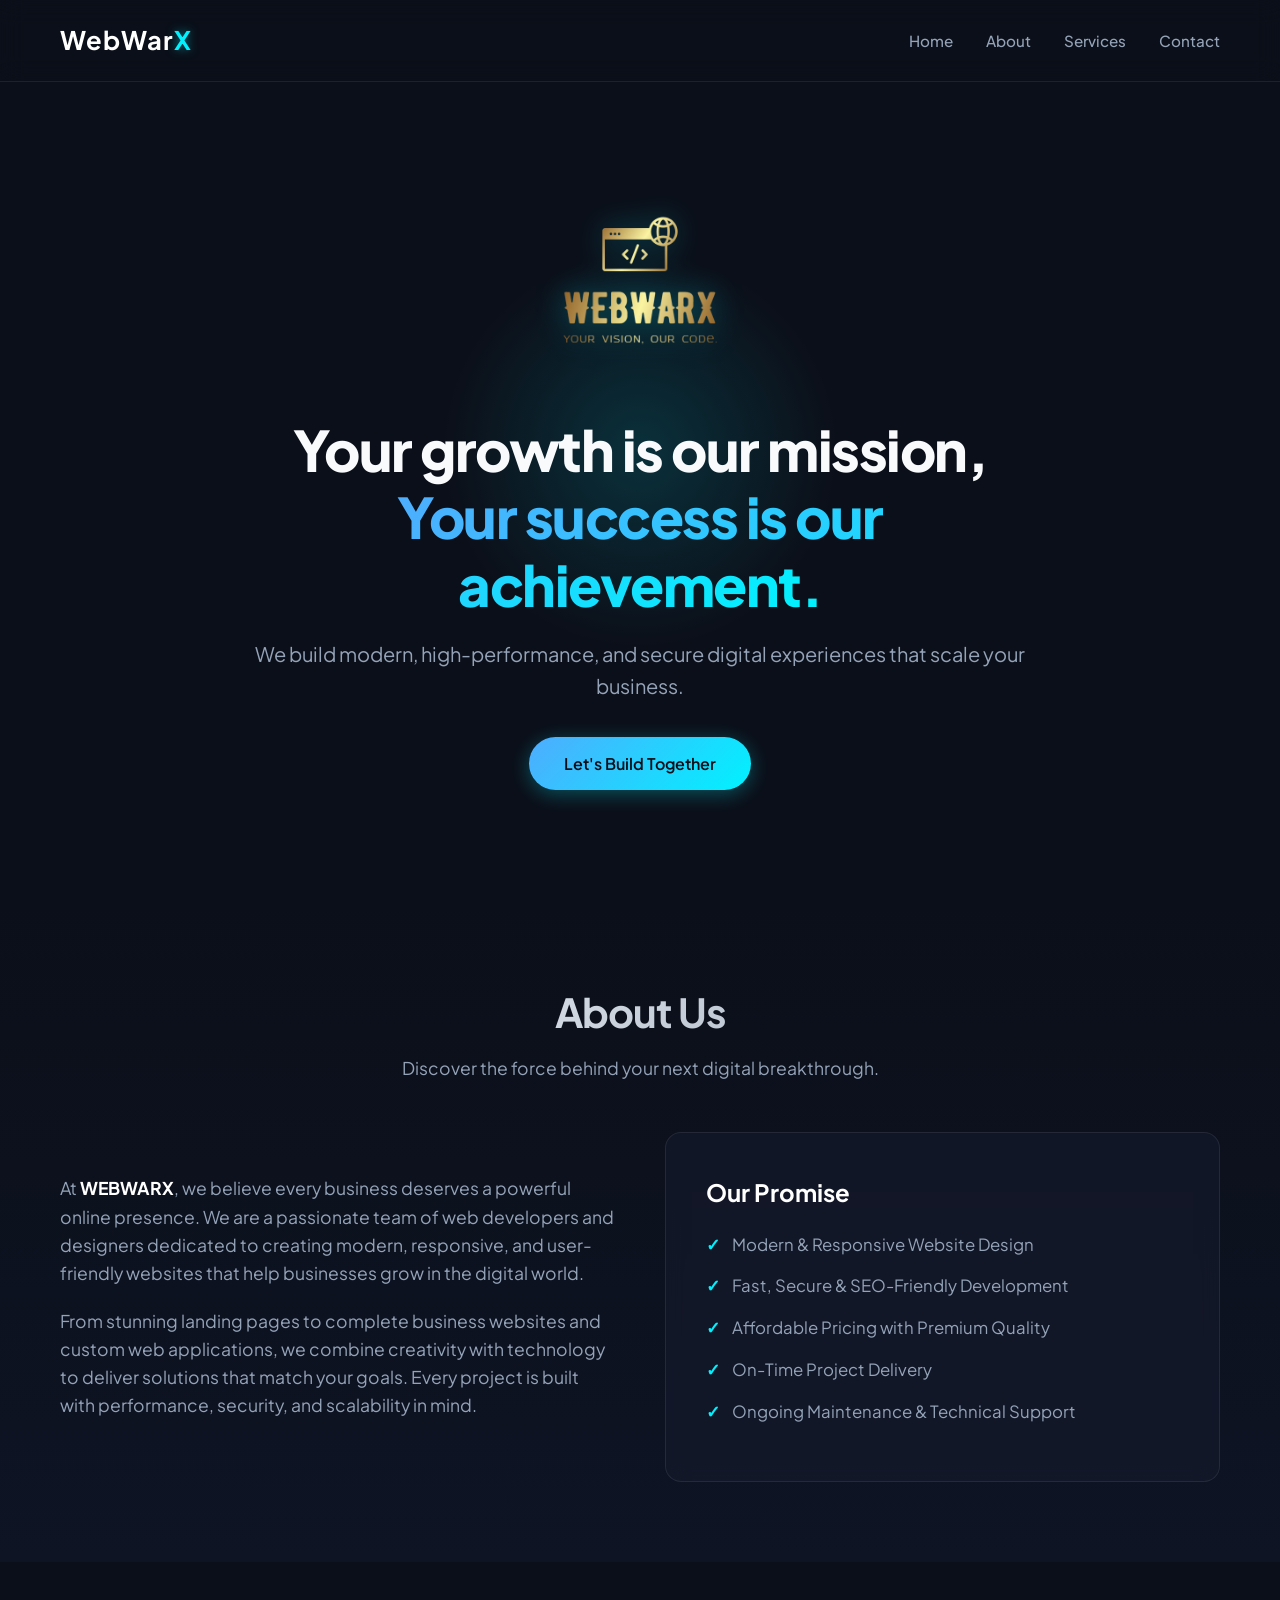
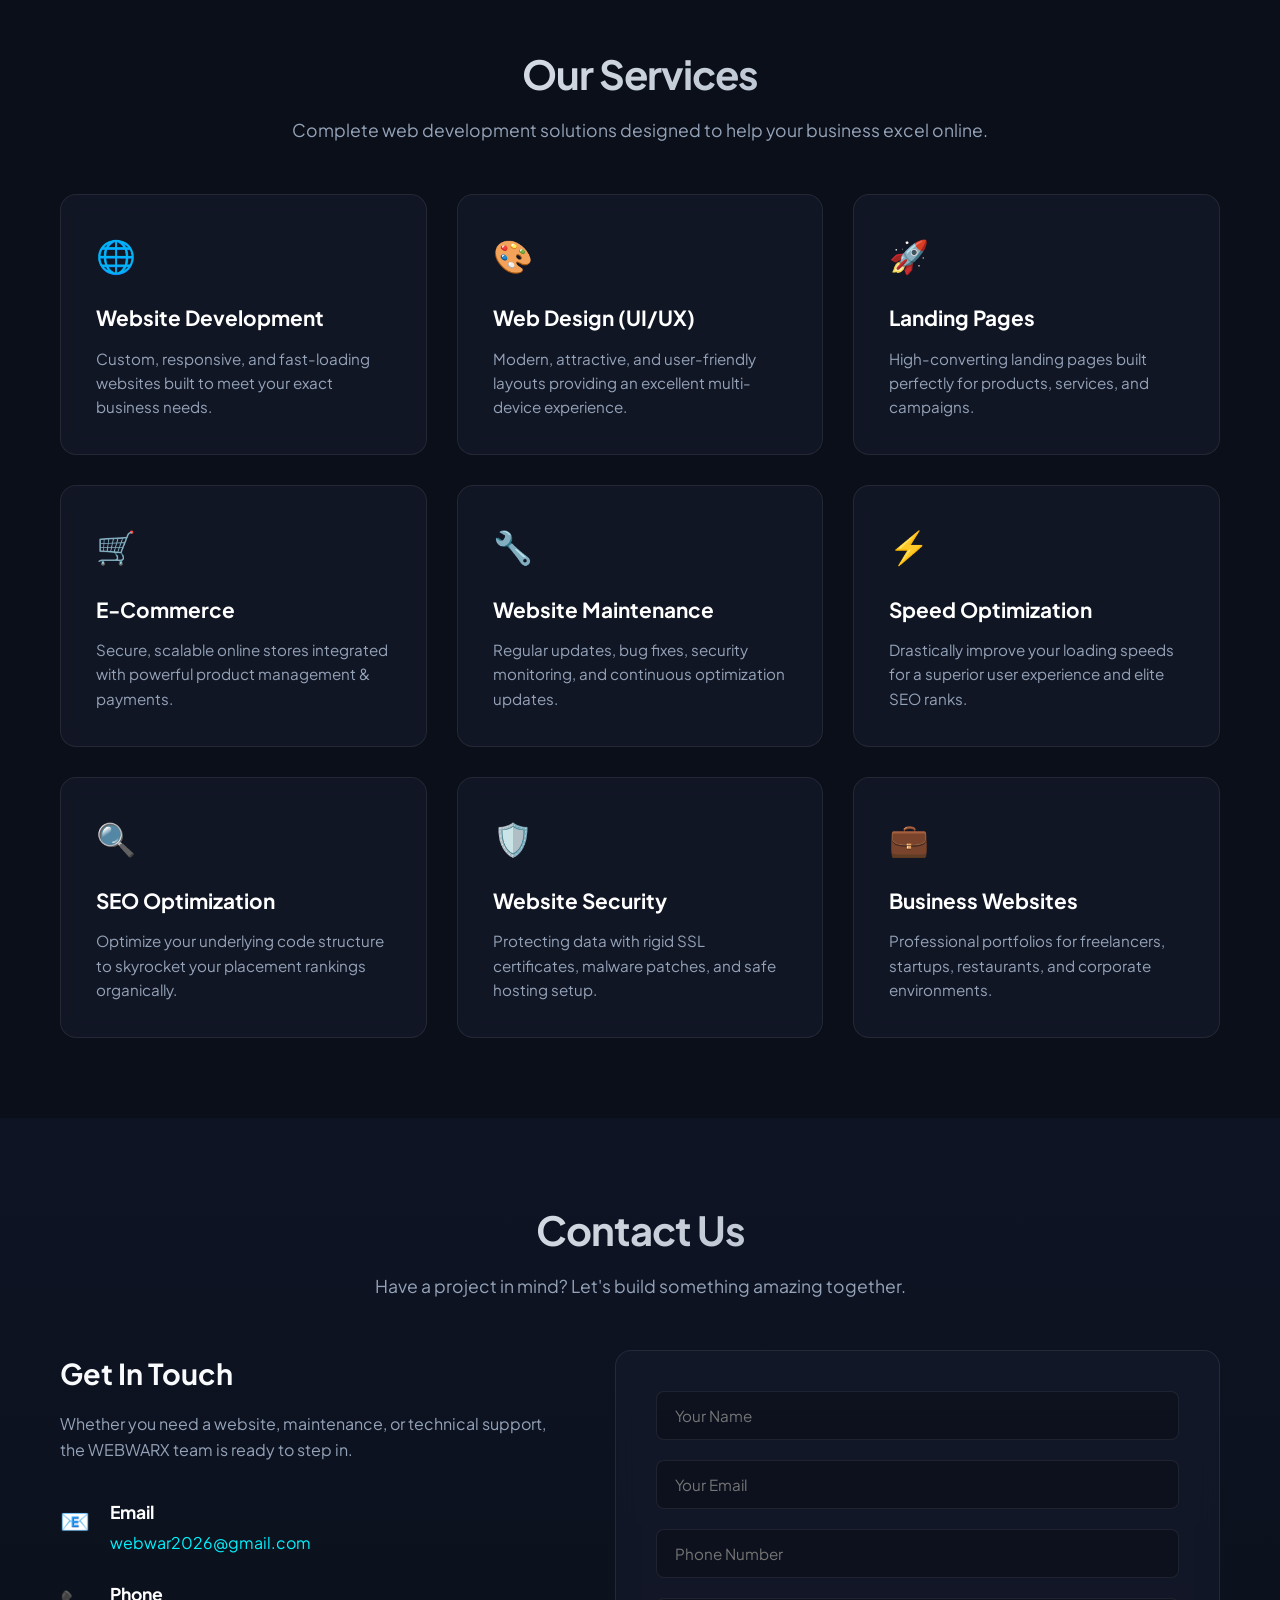
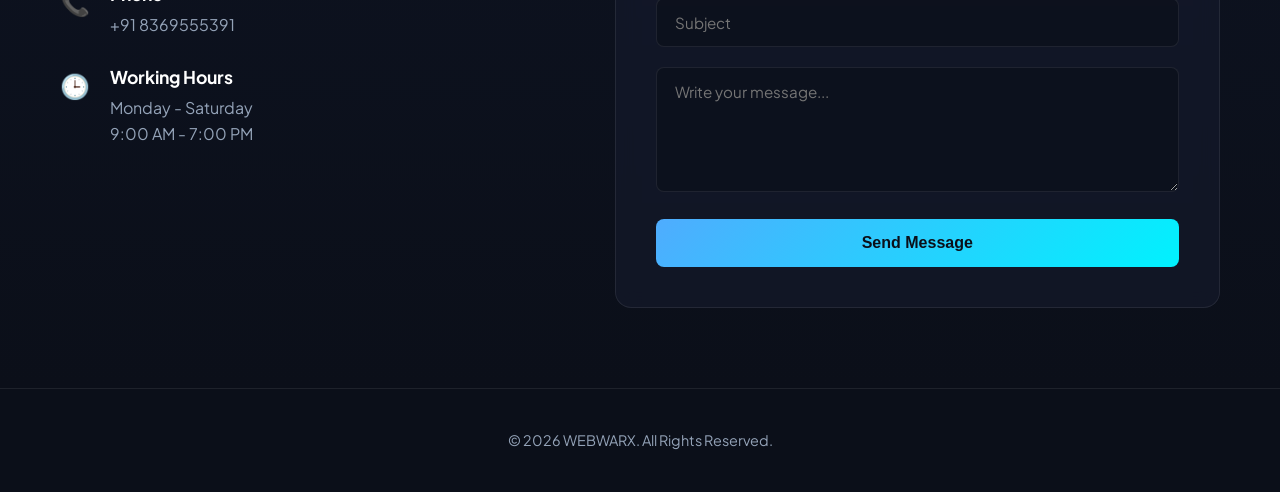
==== index.html @ 46e66edd "Rename WebwarX.html to index.html" ====
<!DOCTYPE html>
<html lang="en">
<head>
    <meta charset="UTF-8">
    <meta name="viewport" content="width=device-width, initial-scale=1.0">
    <title>WebWarX | Your Vision, Our Code</title>
    <link rel="stylesheet" href="WebwarX.css">
    <link href="https://fonts.googleapis.com/css2?family=Plus+Jakarta+Sans:wght@300;400;500;600;700&display=swap" rel="stylesheet">
</head>
<body>

    <header>
        <div class="header-container">
            <a href="#home" class="logo">WebWar<span>X</span></a>
            <nav>
                <a href="#home">Home</a>
                <a href="#about">About</a>
                <a href="#services">Services</a>
                <a href="#contact">Contact</a>
            </nav>
        </div>
    </header>

    <section id="home" class="hero-section">
        <div class="hero-content">
            <img src="webwarx-removebg-preview.png" alt="WebWarX Logo" class="hero-logo" onerror="this.style.display='none';">
            <h1>Your growth is our mission, <span> Your success is our achievement.</span></h1>
            <p>We build modern, high-performance, and secure digital experiences that scale your business.</p>
            <a href="#contact" class="btn-primary">Let's Build Together</a>
        </div>
        <div class="hero-glow"></div>
    </section>

    <section id="about" class="about-section">
        <div class="container">
            <div class="section-title">
                <h2>About Us</h2>
                <p class="subtitle">Discover the force behind your next digital breakthrough.</p>
            </div>
            
            <div class="about-grid">
                <div class="about-text">
                    <p>At <strong>WEBWARX</strong>, we believe every business deserves a powerful online presence. We are a passionate team of web developers and designers dedicated to creating modern, responsive, and user-friendly websites that help businesses grow in the digital world.</p>
                    <p>From stunning landing pages to complete business websites and custom web applications, we combine creativity with technology to deliver solutions that match your goals. Every project is built with performance, security, and scalability in mind.</p>
                </div>
                
                <div class="promises-box">
                    <h3>Our Promise</h3>
                    <ul class="promise-list">
                        <li><span>✓</span> Modern & Responsive Website Design</li>
                        <li><span>✓</span> Fast, Secure & SEO-Friendly Development</li>
                        <li><span>✓</span> Affordable Pricing with Premium Quality</li>
                        <li><span>✓</span> On-Time Project Delivery</li>
                        <li><span>✓</span> Ongoing Maintenance & Technical Support</li>
                    </ul>
                </div>
            </div>
        </div>
    </section>

    <section id="services" class="services-section">
        <div class="container">
            <div class="section-title">
                <h2>Our Services</h2>
                <p class="subtitle">Complete web development solutions designed to help your business excel online.</p>
            </div>

            <div class="services-grid">
                <div class="service-card">
                    <div class="service-icon">🌐</div>
                    <h3>Website Development</h3>
                    <p>Custom, responsive, and fast-loading websites built to meet your exact business needs.</p>
                </div>
                <div class="service-card">
                    <div class="service-icon">🎨</div>
                    <h3>Web Design (UI/UX)</h3>
                    <p>Modern, attractive, and user-friendly layouts providing an excellent multi-device experience.</p>
                </div>
                <div class="service-card">
                    <div class="service-icon">🚀</div>
                    <h3>Landing Pages</h3>
                    <p>High-converting landing pages built perfectly for products, services, and campaigns.</p>
                </div>
                <div class="service-card">
                    <div class="service-icon">🛒</div>
                    <h3>E-Commerce</h3>
                    <p>Secure, scalable online stores integrated with powerful product management & payments.</p>
                </div>
                <div class="service-card">
                    <div class="service-icon">🔧</div>
                    <h3>Website Maintenance</h3>
                    <p>Regular updates, bug fixes, security monitoring, and continuous optimization updates.</p>
                </div>
                <div class="service-card">
                    <div class="service-icon">⚡</div>
                    <h3>Speed Optimization</h3>
                    <p>Drastically improve your loading speeds for a superior user experience and elite SEO ranks.</p>
                </div>
                <div class="service-card">
                    <div class="service-icon">🔍</div>
                    <h3>SEO Optimization</h3>
                    <p>Optimize your underlying code structure to skyrocket your placement rankings organically.</p>
                </div>
                <div class="service-card">
                    <div class="service-icon">🛡️</div>
                    <h3>Website Security</h3>
                    <p>Protecting data with rigid SSL certificates, malware patches, and safe hosting setup.</p>
                </div>
                <div class="service-card">
                    <div class="service-icon">💼</div>
                    <h3>Business Websites</h3>
                    <p>Professional portfolios for freelancers, startups, restaurants, and corporate environments.</p>
                </div>
            </div>
        </div>
    </section>

    <section id="contact" class="contact-section">
        <div class="container">
            <div class="section-title">
                <h2>Contact Us</h2>
                <p class="subtitle">Have a project in mind? Let's build something amazing together.</p>
            </div>

            <div class="contact-container">
                <div class="contact-info">
                    <h3>Get In Touch</h3>
                    <p>Whether you need a website, maintenance, or technical support, the WEBWARX team is ready to step in.</p>

                    <div class="info-box">
                        <span class="info-icon">📧</span>
                        <div>
                            <h4>Email</h4>
                            <p><a href="mailto:webwar2026@gmail.com">webwar2026@gmail.com</a></p>
                        </div>
                    </div>

                    <div class="info-box">
                        <span class="info-icon">📞</span>
                        <div>
                            <h4>Phone</h4>
                            <p>+91 8369555391</p>
                        </div>
                    </div>

                    <div class="info-box">
                        <span class="info-icon">🕒</span>
                        <div>
                            <h4>Working Hours</h4>
                            <p>Monday - Saturday</p>
                            <p>9:00 AM - 7:00 PM</p>
                        </div>
                    </div>
                </div>

                <div class="contact-form">
                    <form action="https://formspree.io/f/xjgqzbpd" method="POST">
                        <div class="form-group">
                            <input type="text" name="name" placeholder="Your Name" required>
                        </div>
                        <div class="form-group">
                            <input type="email" name="email" placeholder="Your Email" required>
                        </div>
                        <div class="form-group">
                            <input type="tel" name="phone" placeholder="Phone Number">
                        </div>
                        <div class="form-group">
                            <input type="text" name="subject" placeholder="Subject">
                        </div>
                        <div class="form-group">
                            <textarea name="message" rows="5" placeholder="Write your message..." required></textarea>
                        </div>
                        <button type="submit" class="btn-submit">Send Message</button>
                    </form>
                </div>
            </div>
        </div>
    </section>

    <footer>
        <p>&copy; 2026 WEBWARX. All Rights Reserved.</p>
    </footer>

</body>
</html>
---- WebwarX.css ----
/* --- Root Variables & Reset --- */
:root {
    --bg-main: #0b0f19;
    --bg-card: rgba(22, 28, 45, 0.6);
    --bg-card-hover: rgba(30, 41, 59, 0.8);
    --accent-cyan: #00f2fe;
    --accent-purple: #4facfe;
    --text-main: #f8fafc;
    --text-muted: #94a3b8;
    --border-color: rgba(255, 255, 255, 0.08);
    --font-primary: 'Plus Jakarta Sans', sans-serif;
}

* {
    margin: 0;
    padding: 0;
    box-sizing: border-box;
    scroll-behavior: smooth;
}

body {
    background-color: var(--bg-main);
    color: var(--text-main);
    font-family: var(--font-primary);
    line-height: 1.6;
    overflow-x: hidden;
}

/* --- Reusable Layout Components --- */
.container {
    max-width: 1200px;
    margin: 0 auto;
    padding: 80px 20px;
}

.section-title {
    text-align: center;
    margin-bottom: 50px;
}

.section-title h2 {
    font-size: 2.5rem;
    font-weight: 700;
    letter-spacing: -1px;
    background: linear-gradient(135deg, #fff 0%, var(--text-muted) 100%);
    -webkit-background-clip: text;
    -webkit-text-fill-color: transparent;
    margin-bottom: 10px;
}

.section-title .subtitle {
    color: var(--text-muted);
    font-size: 1.1rem;
}

/* --- Navigation Header --- */
header {
    position: fixed;
    top: 0;
    left: 0;
    width: 100%;
    z-index: 1000;
    background: rgba(11, 15, 25, 0.8);
    backdrop-filter: blur(12px);
    border-bottom: 1px solid var(--border-color);
}

.header-container {
    max-width: 1200px;
    margin: 0 auto;
    padding: 20px;
    display: flex;
    justify-content: space-between;
    align-items: center;
}

.logo {
    font-size: 1.6rem;
    font-weight: 700;
    color: #fff;
    text-decoration: none;
    letter-spacing: 1px;
}

.logo span {
    color: var(--accent-cyan);
    text-shadow: 0 0 10px rgba(0, 242, 254, 0.5);
}

nav a {
    color: var(--text-muted);
    text-decoration: none;
    margin-left: 30px;
    font-weight: 500;
    font-size: 0.95rem;
    transition: color 0.3s ease;
}

nav a:hover {
    color: var(--accent-cyan);
}

/* --- Hero Section --- */
.hero-section {
    position: relative;
    min-height: 100vh;
    display: flex;
    align-items: center;
    justify-content: center;
    text-align: center;
    padding: 120px 20px 60px 20px;
}

.hero-content {
    max-width: 800px;
    z-index: 2;
}

.hero-logo {
    max-width: 220px;
    margin-bottom: 20px;
    filter: drop-shadow(0 0 15px rgba(0, 242, 254, 0.3));
}

.hero-content h1 {
    font-size: 3.5rem;
    font-weight: 800;
    line-height: 1.2;
    margin-bottom: 20px;
    letter-spacing: -1.5px;
}

.hero-content h1 span {
    background: linear-gradient(135deg, var(--accent-purple) 0%, var(--accent-cyan) 100%);
    -webkit-background-clip: text;
    -webkit-text-fill-color: transparent;
}

.hero-content p {
    color: var(--text-muted);
    font-size: 1.25rem;
    margin-bottom: 35px;
    font-weight: 400;
}

.btn-primary {
    display: inline-block;
    padding: 14px 35px;
    background: linear-gradient(135deg, var(--accent-purple) 0%, var(--accent-cyan) 100%);
    color: #0b0f19;
    font-weight: 600;
    text-decoration: none;
    border-radius: 50px;
    box-shadow: 0 4px 20px rgba(0, 242, 254, 0.3);
    transition: transform 0.3s ease, box-shadow 0.3s ease;
}

.btn-primary:hover {
    transform: translateY(-3px);
    box-shadow: 0 6px 25px rgba(0, 242, 254, 0.5);
}

.hero-glow {
    position: absolute;
    width: 400px;
    height: 400px;
    background: radial-gradient(circle, rgba(0, 242, 254, 0.15) 0%, transparent 70%);
    top: 50%;
    left: 50%;
    transform: translate(-50%, -50%);
    z-index: 1;
    pointer-events: none;
}

/* --- About Us Section --- */
.about-section {
    background: linear-gradient(180deg, var(--bg-main) 0%, #0e1424 100%);
}

.about-grid {
    display: grid;
    grid-template-columns: 1fr 1fr;
    gap: 50px;
    align-items: center;
}

.about-text p {
    color: var(--text-muted);
    font-size: 1.1rem;
    margin-bottom: 20px;
}

.about-text strong {
    color: #fff;
}

.promises-box {
    background: var(--bg-card);
    border: 1px solid var(--border-color);
    padding: 40px;
    border-radius: 16px;
    backdrop-filter: blur(10px);
}

.promises-box h3 {
    font-size: 1.5rem;
    margin-bottom: 20px;
    color: #fff;
}

.promise-list {
    list-style: none;
}

.promise-list li {
    margin-bottom: 15px;
    color: var(--text-muted);
    display: flex;
    align-items: center;
    font-size: 1.05rem;
}

.promise-list li span {
    color: var(--accent-cyan);
    font-weight: bold;
    margin-right: 12px;
}

/* --- Services Section --- */
.services-grid {
    display: grid;
    grid-template-columns: repeat(auto-fit, minmax(320px, 1fr));
    gap: 30px;
}

.service-card {
    background: var(--bg-card);
    border: 1px solid var(--border-color);
    padding: 35px;
    border-radius: 16px;
    transition: transform 0.3s ease, border-color 0.3s ease, box-shadow 0.3s ease;
    backdrop-filter: blur(10px);
}

.service-card:hover {
    transform: translateY(-5px);
    background: var(--bg-card-hover);
    border-color: rgba(0, 242, 254, 0.3);
    box-shadow: 0 10px 30px rgba(0, 242, 254, 0.05);
}

.service-icon {
    font-size: 2rem;
    margin-bottom: 20px;
}

.service-card h3 {
    font-size: 1.3rem;
    margin-bottom: 12px;
    color: #fff;
}

.service-card p {
    color: var(--text-muted);
    font-size: 0.95rem;
}

/* --- Contact Section --- */
.contact-section {
    background: linear-gradient(180deg, #0e1424 0%, var(--bg-main) 100%);
}

.contact-container {
    display: grid;
    grid-template-columns: 1fr 1.2fr;
    gap: 50px;
}

.contact-info h3 {
    font-size: 1.8rem;
    margin-bottom: 15px;
}

.contact-info > p {
    color: var(--text-muted);
    margin-bottom: 35px;
}

.info-box {
    display: flex;
    align-items: flex-start;
    margin-bottom: 25px;
}

.info-icon {
    font-size: 1.5rem;
    margin-right: 20px;
    margin-top: 3px;
}

.info-box h4 {
    font-size: 1.1rem;
    color: #fff;
    margin-bottom: 4px;
}

.info-box p {
    color: var(--text-muted);
}

.info-box a {
    color: var(--accent-cyan);
    text-decoration: none;
}

/* Contact Form Styling */
.contact-form {
    background: var(--bg-card);
    border: 1px solid var(--border-color);
    padding: 40px;
    border-radius: 16px;
    backdrop-filter: blur(10px);
}

.form-group {
    margin-bottom: 20px;
}

.contact-form input, 
.contact-form textarea {
    width: 100%;
    padding: 14px 18px;
    background: rgba(11, 15, 25, 0.6);
    border: 1px solid var(--border-color);
    border-radius: 8px;
    color: #fff;
    font-family: var(--font-primary);
    font-size: 0.95rem;
    transition: border-color 0.3s ease, box-shadow 0.3s ease;
}

.contact-form input:focus, 
.contact-form textarea:focus {
    outline: none;
    border-color: var(--accent-cyan);
    box-shadow: 0 0 10px rgba(0, 242, 254, 0.15);
}

.btn-submit {
    width: 100%;
    padding: 15px;
    background: linear-gradient(135deg, var(--accent-purple) 0%, var(--accent-cyan) 100%);
    border: none;
    border-radius: 8px;
    color: #0b0f19;
    font-size: 1rem;
    font-weight: 600;
    cursor: pointer;
    transition: opacity 0.3s ease, transform 0.2s ease;
}

.btn-submit:hover {
    opacity: 0.9;
    transform: translateY(-1px);
}

/* --- Footer --- */
footer {
    text-align: center;
    padding: 40px 20px;
    border-top: 1px solid var(--border-color);
    color: var(--text-muted);
    font-size: 0.9rem;
}

/* --- Responsive Adjustments --- */
@media (max-width: 992px) {
    .about-grid, .contact-container {
        grid-template-columns: 1fr;
        gap: 40px;
    }
    .hero-content h1 {
        font-size: 2.8rem;
    }
}

@media (max-width: 768px) {
    header .header-container {
        flex-direction: column;
        gap: 15px;
    }
    nav a {
        margin: 0 12px;
    }
    .container {
        padding: 60px 20px;
    }
}
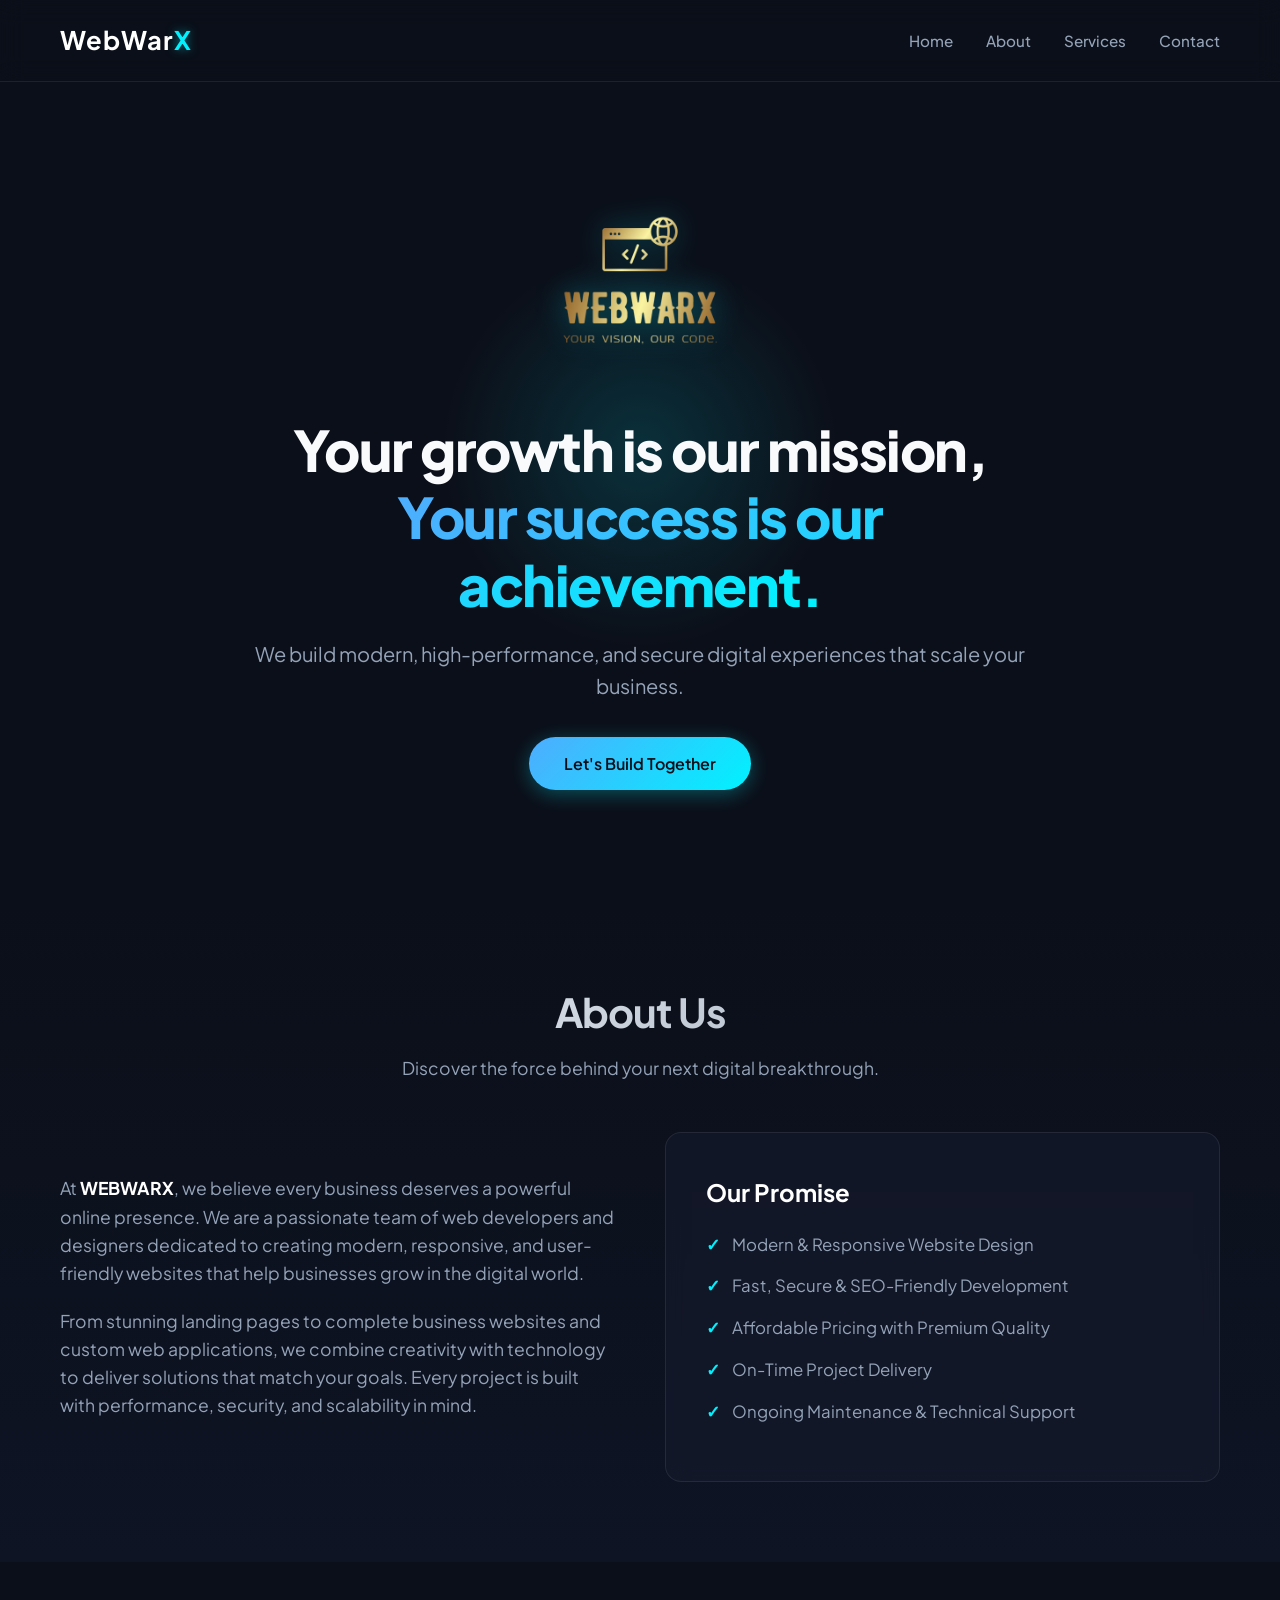
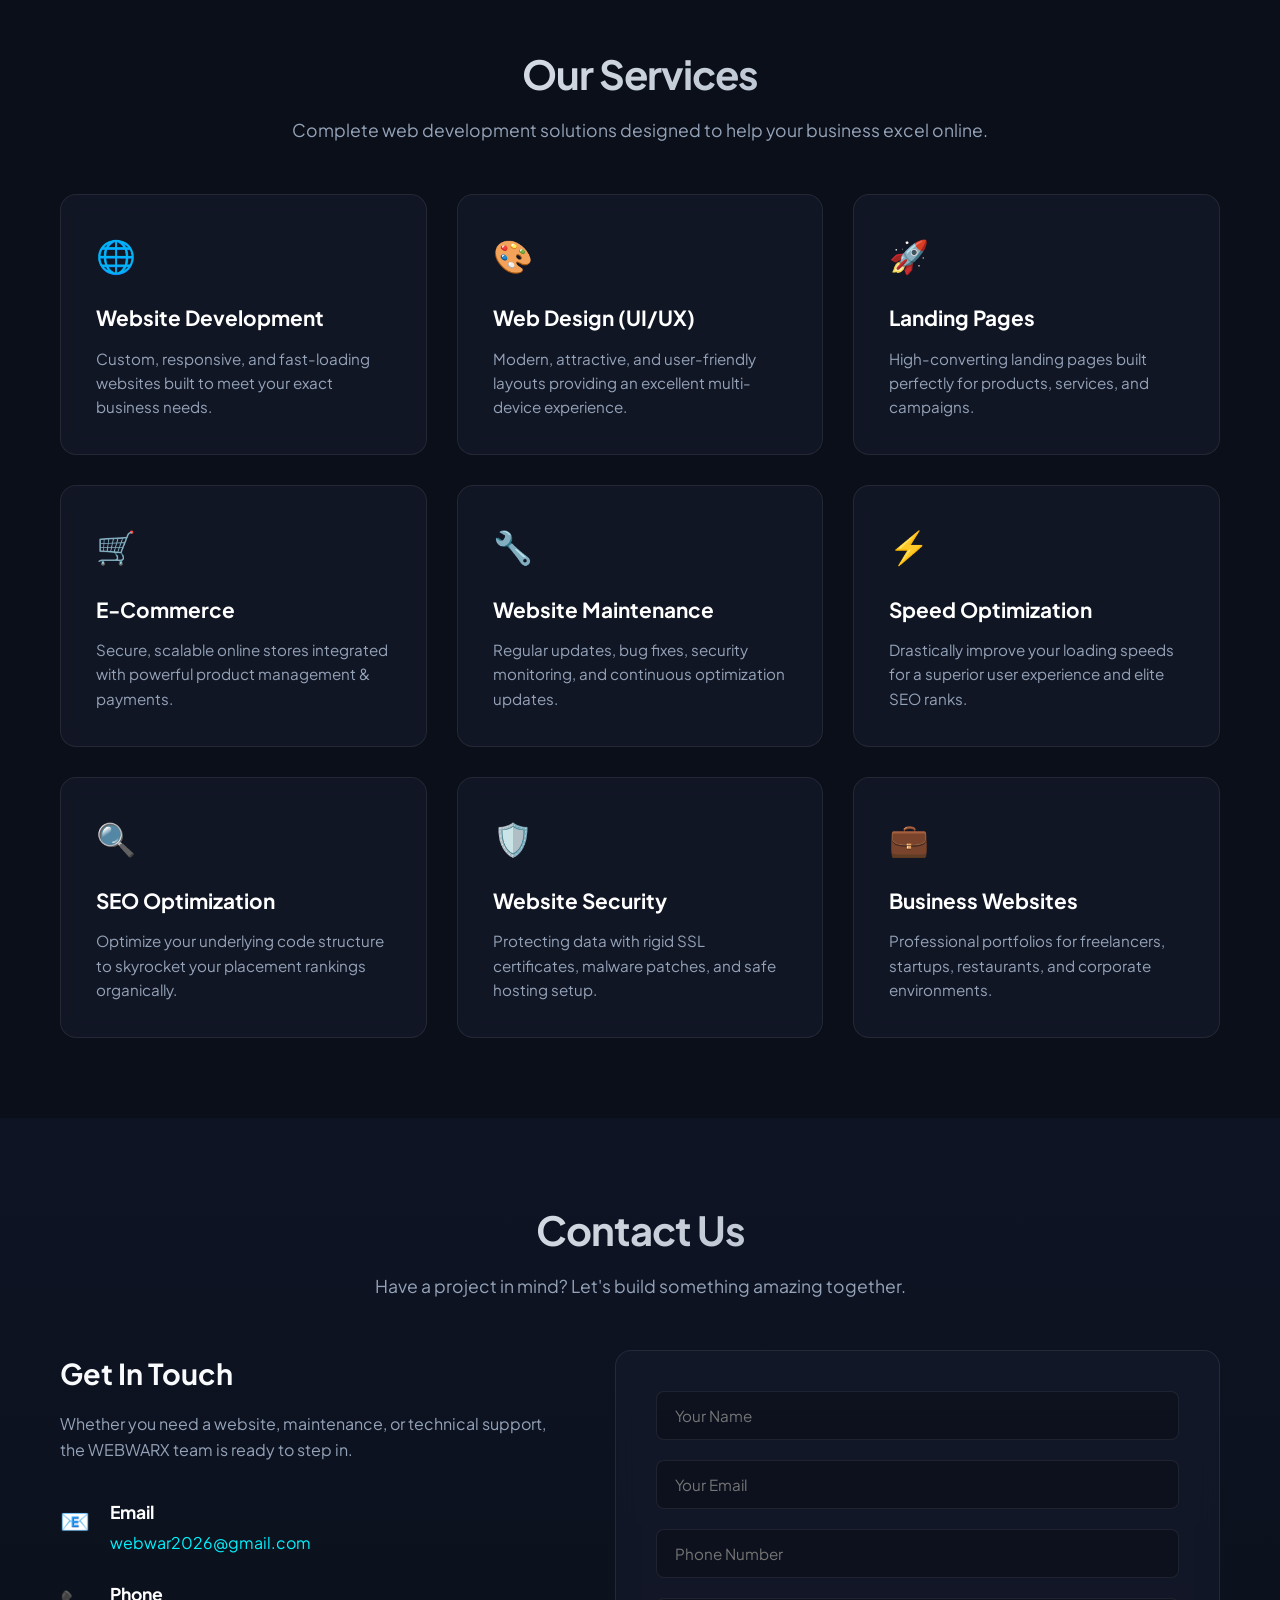
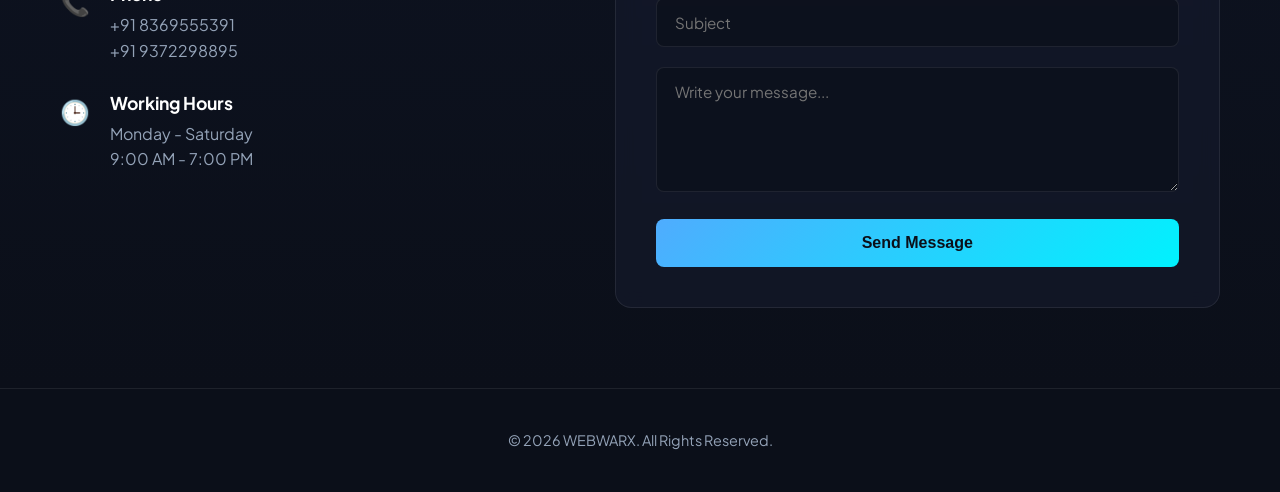
==== commit 7ffaef41: "Fix HTML formatting and add contact phone number" ====
--- a/index.html
+++ b/index.html
@@ -140,6 +140,7 @@
                         <div>
                             <h4>Phone</h4>
                             <p>+91 8369555391</p>
+                            <p>+91 9372298895</p>
                         </div>
                     </div>
 
@@ -154,7 +155,7 @@
                 </div>
 
                 <div class="contact-form">
-                    <form action="https://formspree.io/f/xjgqzbpd" method="POST">
+                    <form action="https://formspree.io/f/mojozqoq" method="POST">
                         <div class="form-group">
                             <input type="text" name="name" placeholder="Your Name" required>
                         </div>
